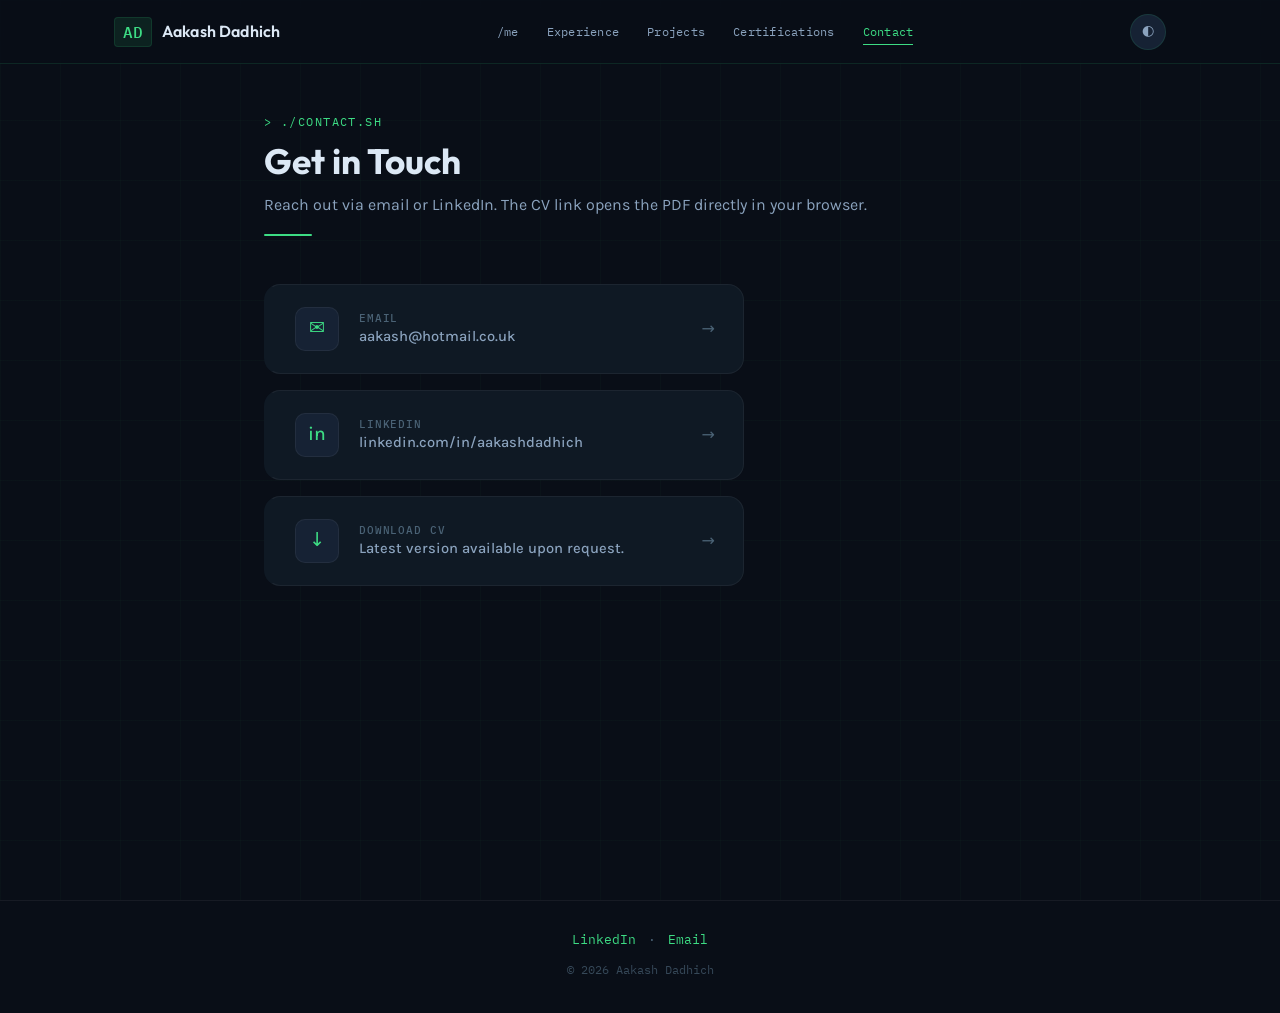
==== contact.html @ 1ebe4ee1 "Initial upload - test before changing placeholder contents" ====
<!DOCTYPE html>
<html lang="en" data-theme="dark">
<head>
  <meta charset="UTF-8" />
  <meta name="viewport" content="width=device-width, initial-scale=1.0" />
  <title>Contact | Aakash Dadhich</title>
  <meta name="description" content="Get in touch with Aakash Dadhich." />

  <script>
    try {
      var t = localStorage.getItem('portfolio-theme');
      if (t) document.documentElement.setAttribute('data-theme', t);
    } catch(e) {}
  </script>

  <link rel="stylesheet" href="./styles/global.css" />
  <link rel="stylesheet" href="./styles/animations.css" />
</head>

<body data-page="contact">

  <div id="site-nav"></div>

  <main id="main-content" class="page-content">
    <div class="container container--narrow">

      <header class="section-header">
        <span class="section-label">&gt; ./contact.sh</span>
        <h1>Get in Touch</h1>
        <p style="color:var(--text-sec); font-size:1rem; margin-top:8px;">
          Reach out via email or LinkedIn. The CV link opens the PDF directly in your browser.
        </p>
        <div class="page-divider"></div>
      </header>

      <!--
        Contact buttons are injected here by pages/contact.js.
        To update contact details, edit config/site.js only.
      -->
      <div id="contact-root">
        <!-- Populated by pages/contact.js -->
      </div>

    </div>
  </main>

  <div id="site-footer"></div>

  <script type="module" src="./js/init.js"></script>
  <script type="module" src="./pages/contact.js"></script>
</body>
</html>
---- styles/global.css ----
/* ==========================================================================
   GLOBAL STYLES - Design system for Aakash Dadhich's portfolio
   
   Architecture:
   - CSS custom properties drive the entire theme system
   - Toggle [data-theme="light"] on <html> to switch themes
   - Font stack: Outfit (headings) + Karla (body) + IBM Plex Mono (code/labels)
   
   Why Outfit for headings:
   Outfit is a geometric sans-serif that renders cleanly at all weights and
   sizes without the horizontal stretching or deep descenders that Syne
   exhibits at heavy weights. Weight 700 looks sharp and confident at
   display sizes without distorting.
   ========================================================================== */

/* ─── Google Fonts ─────────────────────────────────────────────────────── */
@import url('https://fonts.googleapis.com/css2?family=Outfit:wght@400;500;600;700&family=Karla:ital,wght@0,300;0,400;0,500;0,600;1,400&family=IBM+Plex+Mono:ital,wght@0,400;0,500;1,400&display=swap');

/* ─── Design Tokens (Dark Theme - default) ─────────────────────────────── */
:root {
  /* Backgrounds */
  --bg:          #090e17;
  --bg-surface:  #0f1924;
  --bg-elevated: #162234;
  --bg-hover:    #1e2e42;

  /* Accent - Matrix-adjacent green */
  --accent:      #3ddc84;
  --accent-dim:  rgba(61, 220, 132, 0.10);
  --accent-glow: rgba(61, 220, 132, 0.22);
  --accent-dark: #1a6b3c;

  /* Typography */
  --text:        #dce8f5;
  --text-sec:    #8ba3be;
  --text-muted:  #4a6275;

  /* Borders */
  --border:      rgba(61, 220, 132, 0.12);
  --border-sub:  rgba(255, 255, 255, 0.055);

  /* Effects */
  --shadow:      0 4px 32px rgba(0, 0, 0, 0.45);
  --shadow-card: 0 2px 16px rgba(0, 0, 0, 0.35);
  --radius:      10px;
  --radius-lg:   16px;

  /* Fonts */
  --font-head:  'Outfit', system-ui, sans-serif;
  --font-body:  'Karla', system-ui, sans-serif;
  --font-mono:  'IBM Plex Mono', 'Courier New', monospace;

  /* Transitions */
  --transition: 0.2s ease;
  --transition-slow: 0.4s ease;

  /* Nav height (for content offset) */
  --nav-h: 64px;
}

/* ─── Light Theme Overrides ─────────────────────────────────────────────── */
[data-theme="light"] {
  --bg:          #f0f4f8;
  --bg-surface:  #ffffff;
  --bg-elevated: #e2eaf3;
  --bg-hover:    #d4dfec;

  --accent:      #1a8f42;
  --accent-dim:  rgba(26, 143, 66, 0.10);
  --accent-glow: rgba(26, 143, 66, 0.20);
  --accent-dark: #0e5c2a;

  --text:        #0f1923;
  --text-sec:    #3a5570;
  --text-muted:  #8099b0;

  --border:      rgba(26, 143, 66, 0.14);
  --border-sub:  rgba(0, 0, 0, 0.07);

  --shadow:      0 4px 32px rgba(0, 0, 0, 0.10);
  --shadow-card: 0 2px 12px rgba(0, 0, 0, 0.08);
}

/* ─── Reset & Base ──────────────────────────────────────────────────────── */
*, *::before, *::after { box-sizing: border-box; margin: 0; padding: 0; }

html {
  scroll-behavior: smooth;
  font-size: 16px;
}

body {
  font-family: var(--font-body);
  font-size: 1rem;
  line-height: 1.7;
  color: var(--text);
  background-color: var(--bg);
  background-image:
    linear-gradient(rgba(61, 220, 132, 0.025) 1px, transparent 1px),
    linear-gradient(90deg, rgba(61, 220, 132, 0.025) 1px, transparent 1px);
  background-size: 60px 60px;
  background-attachment: fixed;
  min-height: 100vh;
  transition: background-color var(--transition-slow), color var(--transition-slow);
}

[data-theme="light"] body {
  background-image:
    linear-gradient(rgba(26, 143, 66, 0.03) 1px, transparent 1px),
    linear-gradient(90deg, rgba(26, 143, 66, 0.03) 1px, transparent 1px);
}

a { color: inherit; text-decoration: none; }
img { display: block; max-width: 100%; }
button { cursor: pointer; border: none; background: none; font: inherit; }
ul, ol { list-style: none; }

/* ─── Typography Scale ──────────────────────────────────────────────────── */
h1, h2, h3, h4, h5 {
  font-family: var(--font-head);
  font-weight: 700;
  line-height: 1.2;
  color: var(--text);
}

/*
  h1 is intentionally modest here - the large hero display size is
  applied specifically via .me-name on the /me page only.
  This prevents page titles (Professional Experience, Projects, etc.)
  from rendering at an enormous, stretched weight on wide displays.
*/
h1 { font-size: clamp(1.6rem, 2.8vw, 2.2rem); font-weight: 700; }
h2 { font-size: clamp(1.2rem, 2vw, 1.6rem); }
h3 { font-size: clamp(1rem, 1.5vw, 1.2rem); }
h4 { font-size: 1rem; font-weight: 600; }

.mono { font-family: var(--font-mono); }
.accent { color: var(--accent); }
.muted { color: var(--text-muted); font-size: 0.875rem; }

/* ─── Layout Utilities ──────────────────────────────────────────────────── */
.container {
  width: 100%;
  max-width: 1100px;
  margin: 0 auto;
  padding: 0 24px;
}

.container--narrow { max-width: 800px; }

.page-content {
  padding-top: calc(var(--nav-h) + 48px);
  padding-bottom: 80px;
  min-height: 100vh;
}

.section-header {
  margin-bottom: 48px;
}

.section-header h1 {
  margin-bottom: 8px;
}

.section-label {
  font-family: var(--font-mono);
  font-size: 0.75rem;
  color: var(--accent);
  text-transform: uppercase;
  letter-spacing: 0.12em;
  margin-bottom: 8px;
  display: block;
}

.page-divider {
  width: 48px;
  height: 2px;
  background: var(--accent);
  margin-top: 16px;
  border-radius: 2px;
}

/* ─── Navigation ────────────────────────────────────────────────────────── */
.site-nav {
  position: fixed;
  top: 0;
  left: 0;
  right: 0;
  height: var(--nav-h);
  z-index: 100;
  background: rgba(9, 14, 23, 0.88);
  backdrop-filter: blur(16px);
  -webkit-backdrop-filter: blur(16px);
  border-bottom: 1px solid var(--border);
  transition: background var(--transition-slow);
}

[data-theme="light"] .site-nav {
  background: rgba(240, 244, 248, 0.88);
}

.nav-inner {
  max-width: 1100px;
  margin: 0 auto;
  padding: 0 24px;
  height: 100%;
  display: flex;
  align-items: center;
  justify-content: space-between;
  gap: 32px;
}

.nav-brand {
  display: flex;
  align-items: center;
  gap: 10px;
  flex-shrink: 0;
}

.nav-brand-mono {
  font-family: var(--font-mono);
  font-size: 1rem;
  font-weight: 500;
  color: var(--accent);
  background: var(--accent-dim);
  border: 1px solid var(--border);
  padding: 2px 8px;
  border-radius: 4px;
  line-height: 1.5;
}

.nav-brand-name {
  font-family: var(--font-head);
  font-weight: 600;
  font-size: 1rem;
  color: var(--text);
  display: none;
  letter-spacing: 0.01em;
}

@media (min-width: 480px) {
  .nav-brand-name { display: block; }
}

.nav-links {
  display: flex;
  align-items: center;
  gap: 28px;
  flex: 1;
  justify-content: center;
}

.nav-link {
  font-family: var(--font-mono);
  font-size: 0.78rem;
  font-weight: 400;
  color: var(--text-sec);
  /* strip every box property explicitly */
  background: transparent !important;
  border: none !important;
  border-radius: 0 !important;
  box-shadow: none !important;
  padding: 0;
  margin: 0;
  outline: none;
  cursor: pointer;
  white-space: nowrap;
  letter-spacing: 0.02em;
  position: relative;
  transition: color var(--transition);
}

/* Underline via pseudo-element - completely decoupled from border */
.nav-link::after {
  content: '';
  position: absolute;
  left: 0;
  bottom: -3px;
  width: 100%;
  height: 1px;
  background: var(--accent);
  transform: scaleX(0);
  transform-origin: left center;
  transition: transform 0.2s ease;
}

.nav-link:hover {
  color: var(--accent);
}

.nav-link:hover::after {
  transform: scaleX(1);
}

.nav-link--active {
  color: var(--accent);
}

.nav-link--active::after {
  transform: scaleX(1);
}

.nav-actions {
  display: flex;
  align-items: center;
  gap: 8px;
  flex-shrink: 0;
}

/* Theme toggle button */
.theme-toggle {
  width: 36px;
  height: 36px;
  border-radius: 50%;
  border: 1px solid var(--border);
  background: var(--bg-elevated);
  color: var(--text-sec);
  display: flex;
  align-items: center;
  justify-content: center;
  transition: all var(--transition);
  font-size: 0.9rem;
}

.theme-toggle:hover {
  border-color: var(--accent);
  color: var(--accent);
  background: var(--accent-dim);
}

.theme-icon-sun, .theme-icon-moon {
  display: none;
  line-height: 1;
}

[data-theme="dark"] .theme-icon-moon { display: block; }
[data-theme="light"] .theme-icon-sun { display: block; }

/* Hamburger */
.nav-hamburger {
  display: none;
  flex-direction: column;
  justify-content: space-between;
  width: 24px;
  height: 18px;
  padding: 0;
}

.nav-hamburger span {
  display: block;
  width: 100%;
  height: 2px;
  background: var(--text-sec);
  border-radius: 2px;
  transition: all var(--transition);
}

.nav-hamburger:hover span { background: var(--accent); }

@media (max-width: 768px) {
  .nav-links { display: none; }
  .nav-hamburger { display: flex; }
}

/* ─── Mobile Drawer ─────────────────────────────────────────────────────── */
.nav-drawer {
  position: fixed;
  top: 0;
  right: -320px;
  width: 280px;
  height: 100vh;
  z-index: 200;
  background: var(--bg-surface);
  border-left: 1px solid var(--border);
  transition: right 0.3s cubic-bezier(0.4, 0, 0.2, 1);
  display: flex;
  flex-direction: column;
  padding: 24px 20px;
  /* gap between items handled per-element below */
}

.nav-drawer.is-open { right: 0; }

.nav-drawer-close {
  align-self: flex-end;
  width: 36px;
  height: 36px;
  display: flex;
  align-items: center;
  justify-content: center;
  font-size: 1.2rem;
  color: var(--text-sec);
  border-radius: var(--radius);
  transition: all var(--transition);
  margin-bottom: 24px;
  flex-shrink: 0;
}

.nav-drawer-close:hover { color: var(--accent); background: var(--accent-dim); }

.nav-drawer-link {
  display: block;                   /* full-width row, never inline */
  font-family: var(--font-mono);
  font-size: 0.875rem;
  color: var(--text-sec);
  padding: 13px 16px;
  border-radius: var(--radius);
  border: 1px solid transparent;
  transition: all var(--transition);
  margin-bottom: 6px;               /* gap between rows - not gap: on parent */
  line-height: 1;
}

.nav-drawer-link:last-child { margin-bottom: 0; }

.nav-drawer-link:hover,
.nav-drawer-link--active {
  color: var(--accent);
  background: var(--accent-dim);
  border-color: var(--border);
}

.nav-overlay {
  display: none;
  position: fixed;
  inset: 0;
  z-index: 150;
  background: rgba(0, 0, 0, 0.5);
  backdrop-filter: blur(2px);
}

.nav-overlay.is-visible { display: block; }

/* ─── Footer ────────────────────────────────────────────────────────────── */
.site-footer {
  border-top: 1px solid var(--border-sub);
  padding: 28px 24px 32px;
  text-align: center;
  color: var(--text-muted);
  font-size: 0.82rem;
  font-family: var(--font-mono);
  display: flex;
  flex-direction: column;
  gap: 8px;
  align-items: center;
}

.footer-links {
  display: flex;
  align-items: center;
  gap: 4px;
}

.footer-copy {
  font-size: 0.78rem;
  color: var(--text-muted);
  opacity: 0.7;
}

.site-footer a {
  color: var(--accent);
  transition: opacity var(--transition);
}

.site-footer a:hover { opacity: 0.7; }

/* ─── /me Page ──────────────────────────────────────────────────────────── */
.me-hero {
  display: flex;
  flex-direction: column;
  align-items: center;
  text-align: center;
  gap: 32px;
  padding-top: 24px;
}

@media (min-width: 768px) {
  .me-hero {
    flex-direction: row;
    text-align: left;
    align-items: flex-start;
    gap: 56px;
  }
}

.me-headshot-wrap {
  flex-shrink: 0;
  position: relative;
}

.me-headshot {
  width: 160px;
  height: 160px;
  border-radius: 50%;
  border: 3px solid var(--accent);
  object-fit: cover;
  box-shadow: 0 0 0 6px var(--accent-dim), 0 0 40px var(--accent-glow);
  display: block;
}

.me-headshot-placeholder {
  width: 160px;
  height: 160px;
  border-radius: 50%;
  border: 3px solid var(--accent);
  box-shadow: 0 0 0 6px var(--accent-dim), 0 0 40px var(--accent-glow);
  background: var(--bg-elevated);
  display: flex;
  align-items: center;
  justify-content: center;
  font-family: var(--font-mono);
  font-size: 2.2rem;
  font-weight: 500;
  color: var(--accent);
  flex-shrink: 0;
}

.me-content { flex: 1; }

.me-title {
  font-family: var(--font-mono);
  font-size: 0.8rem;
  color: var(--accent);
  letter-spacing: 0.1em;
  text-transform: uppercase;
  margin-bottom: 12px;
}

.me-name {
  font-size: clamp(2rem, 4.5vw, 3rem);
  font-weight: 700;
  margin-bottom: 8px;
  letter-spacing: -0.01em;
}

.me-subtitle {
  font-size: 1.1rem;
  color: var(--text-sec);
  margin-bottom: 24px;
  font-weight: 300;
  font-family: var(--font-mono);
  min-height: 1.7em;
  display: flex;
  align-items: center;
  justify-content: center; /* centred on mobile to match the rest of the stacked layout */
  gap: 2px;
}

@media (min-width: 768px) {
  .me-subtitle { justify-content: flex-start; }
}

/* The typed text span */
.typewriter-text {
  color: var(--accent);
}

/* Blinking block cursor */
.typewriter-cursor {
  display: inline-block;
  width: 2px;
  height: 1.1em;
  background: var(--accent);
  vertical-align: middle;
  margin-left: 1px;
  animation: cursorBlink 0.9s step-end infinite;
}

@keyframes cursorBlink {
  0%, 100% { opacity: 1; }
  50%       { opacity: 0; }
}

.me-bio {
  color: var(--text-sec);
  font-size: 1rem;
  line-height: 1.8;
  max-width: 600px;
}

.me-bio p + p { margin-top: 16px; }

/* Stats - one stat per line on mobile, single row on desktop */
.me-stats {
  display: flex;
  flex-direction: column;   /* stack vertically on mobile */
  gap: 16px;
  margin-top: 32px;
  align-items: center;
}

.me-stat {
  display: flex;
  flex-direction: column;
  align-items: center;
  gap: 4px;
}

/* 768px+ - same breakpoint as me-hero row layout, so stats go horizontal when photo moves to the side */
@media (min-width: 768px) {
  .me-stats {
    flex-direction: row;
    flex-wrap: nowrap;
    gap: 32px;
    justify-content: flex-start;
    align-items: flex-start;
  }

  .me-stat {
    align-items: flex-start;
    flex-shrink: 0;
  }
}

.me-stat-value {
  font-family: var(--font-mono);
  font-size: 1.5rem;
  font-weight: 500;
  color: var(--accent);
}

.me-stat-label {
  font-size: 0.78rem;
  color: var(--text-muted);
  text-transform: uppercase;
  letter-spacing: 0.08em;
}

/* ─── Professional Experience ───────────────────────────────────────────── */
.experience-list {
  display: flex;
  flex-direction: column;
  gap: 32px;
}

.experience-company {
  background: var(--bg-surface);
  border: 1px solid var(--border-sub);
  border-radius: var(--radius-lg);
  overflow: hidden;
  transition: border-color var(--transition);
}

.experience-company:hover {
  border-color: var(--border);
}

.company-header {
  padding: 24px 28px 26px;
  border-bottom: 1px solid var(--border-sub);
  display: flex;
  justify-content: space-between;
  align-items: flex-start;
  gap: 16px;
  flex-wrap: wrap;
}

.company-name {
  font-size: 1.25rem;
  font-weight: 700;
  font-family: var(--font-head);
  color: var(--text);
}

.company-location {
  font-family: var(--font-mono);
  font-size: 0.78rem;
  color: var(--text-muted);
  margin-top: 4px;
}

.company-total-tenure {
  font-family: var(--font-mono);
  font-size: 0.75rem;
  color: var(--accent);
  background: var(--accent-dim);
  border: 1px solid var(--border);
  padding: 4px 10px;
  border-radius: 20px;
  white-space: nowrap;
  flex-shrink: 0;
  align-self: center;
}

.role-list {
  display: flex;
  flex-direction: column;
}

.role-item {
  padding: 20px 28px;
  border-bottom: 1px solid var(--border-sub);
  border-left: 3px solid transparent;
  transition: all var(--transition);
  cursor: default;
}

.role-item:last-child { border-bottom: none; }

.role-item:hover {
  background: var(--bg-elevated);
  border-left-color: var(--accent);
}

.role-header {
  display: flex;
  justify-content: space-between;
  align-items: flex-start;
  gap: 16px;
  flex-wrap: wrap;
  margin-bottom: 12px;
}

.role-title {
  font-family: var(--font-head);
  font-weight: 600;
  font-size: 1rem;
  color: var(--text);
}

.role-dates {
  font-family: var(--font-mono);
  font-size: 0.75rem;
  color: var(--text-muted);
  background: var(--bg-elevated);
  border: 1px solid var(--border-sub);
  padding: 3px 10px;
  border-radius: 20px;
  white-space: nowrap;
  flex-shrink: 0;
}

.role-bullets {
  display: flex;
  flex-direction: column;
  gap: 6px;
  padding-left: 4px;
}

.role-bullet {
  font-size: 0.92rem;
  color: var(--text-sec);
  line-height: 1.65;
  display: flex;
  gap: 10px;
  align-items: flex-start;
}

.role-bullet::before {
  content: '▹';
  color: var(--accent);
  font-size: 0.8rem;
  flex-shrink: 0;
  margin-top: 3px;
}

/* ─── Personal Projects ─────────────────────────────────────────────────── */
.projects-grid {
  display: grid;
  grid-template-columns: repeat(3, 1fr);
  gap: 24px;
}

@media (max-width: 900px) {
  .projects-grid { grid-template-columns: repeat(2, 1fr); }
}

@media (max-width: 580px) {
  .projects-grid { grid-template-columns: 1fr; }
}

.project-card {
  background: var(--bg-surface);
  border: 1px solid var(--border-sub);
  border-radius: var(--radius-lg);
  padding: 28px 24px;
  cursor: pointer;
  transition: all 0.25s cubic-bezier(0.4, 0, 0.2, 1);
  display: flex;
  flex-direction: column;
  gap: 12px;
  position: relative;
  overflow: hidden;
}

.project-card::before {
  content: '';
  position: absolute;
  top: 0;
  left: 0;
  right: 0;
  height: 2px;
  background: linear-gradient(90deg, var(--accent), transparent);
  opacity: 0;
  transition: opacity var(--transition);
}

.project-card:hover {
  transform: translateY(-4px);
  border-color: var(--border);
  box-shadow: var(--shadow-card), 0 0 24px var(--accent-glow);
}

.project-card:hover::before { opacity: 1; }

.project-card-number {
  font-family: var(--font-mono);
  font-size: 0.7rem;
  color: var(--text-muted);
  letter-spacing: 0.08em;
}

.project-card-title {
  font-family: var(--font-head);
  font-weight: 700;
  font-size: 1.1rem;
  color: var(--text);
  line-height: 1.3;
}

.project-card-desc {
  font-size: 0.9rem;
  color: var(--text-sec);
  line-height: 1.6;
  flex: 1;
}

.project-card-tags {
  display: flex;
  flex-wrap: wrap;
  gap: 6px;
  margin-top: 4px;
}

.project-tag {
  font-family: var(--font-mono);
  font-size: 0.7rem;
  color: var(--accent);
  background: var(--accent-dim);
  border: 1px solid var(--border);
  padding: 2px 8px;
  border-radius: 4px;
}

.project-card-cta {
  font-family: var(--font-mono);
  font-size: 0.75rem;
  color: var(--text-muted);
  display: flex;
  align-items: center;
  gap: 6px;
  margin-top: 4px;
  transition: color var(--transition);
}

.project-card:hover .project-card-cta { color: var(--accent); }

/* ─── Project Modal ─────────────────────────────────────────────────────── */
.project-modal-backdrop {
  position: fixed;
  inset: 0;
  z-index: 300;
  background: rgba(5, 9, 16, 0.85);
  backdrop-filter: blur(8px);
  display: flex;
  align-items: center;
  justify-content: center;
  padding: 24px;
  animation: fadeIn 0.2s ease forwards;
}

.project-modal {
  background: var(--bg-surface);
  border: 1px solid var(--border);
  border-radius: var(--radius-lg);
  width: 100%;
  max-width: 720px;
  max-height: 85vh;
  overflow-y: auto;
  position: relative;
  animation: modalIn 0.3s cubic-bezier(0.34, 1.56, 0.64, 1) forwards;
  box-shadow: 0 24px 64px rgba(0, 0, 0, 0.6), 0 0 48px var(--accent-glow);
}

.modal-close {
  position: sticky;
  top: 16px;
  float: right;
  margin: 16px 16px 0 0;
  width: 36px;
  height: 36px;
  border-radius: 50%;
  background: var(--bg-elevated);
  border: 1px solid var(--border-sub);
  color: var(--text-sec);
  display: flex;
  align-items: center;
  justify-content: center;
  font-size: 1rem;
  z-index: 10;
  transition: all var(--transition);
}

.modal-close:hover {
  background: var(--accent-dim);
  border-color: var(--accent);
  color: var(--accent);
}

.modal-body {
  padding: 28px 32px 36px;
  clear: both;
}

.modal-label {
  font-family: var(--font-mono);
  font-size: 0.72rem;
  color: var(--accent);
  text-transform: uppercase;
  letter-spacing: 0.12em;
  margin-bottom: 12px;
}

.modal-title {
  font-size: 1.6rem;
  font-weight: 800;
  margin-bottom: 16px;
  line-height: 1.2;
}

.modal-tags {
  display: flex;
  flex-wrap: wrap;
  gap: 6px;
  margin-bottom: 24px;
}

.modal-divider {
  height: 1px;
  background: var(--border-sub);
  margin: 20px 0;
}

.modal-desc {
  color: var(--text-sec);
  font-size: 0.95rem;
  line-height: 1.8;
}

.modal-desc p + p { margin-top: 14px; }

/* ─── Certifications ────────────────────────────────────────────────────── */
.certs-grid {
  display: grid;
  grid-template-columns: repeat(auto-fill, minmax(300px, 1fr));
  gap: 20px;
}

.cert-card {
  background: var(--bg-surface);
  border: 1px solid var(--border-sub);
  border-radius: var(--radius-lg);
  padding: 22px 24px;
  transition: border-color var(--transition), transform var(--transition);
  border-left: 3px solid var(--accent);
  /* flex column so cert-footer is always pushed to the bottom */
  display: flex;
  flex-direction: column;
}

.cert-card:hover {
  border-top-color: var(--border);
  border-right-color: var(--border);
  border-bottom-color: var(--border);
  transform: translateY(-2px);
}

.cert-card--expired {
  border-left-color: var(--text-muted);
  opacity: 0.65;
}

.cert-provider {
  font-family: var(--font-mono);
  font-size: 0.72rem;
  color: var(--accent);
  text-transform: uppercase;
  letter-spacing: 0.1em;
  margin-bottom: 6px;
}

.cert-card--expired .cert-provider { color: var(--text-muted); }

.cert-name {
  font-family: var(--font-head);
  font-weight: 700;
  font-size: 1rem;
  color: var(--text);
  margin-bottom: 10px;
  line-height: 1.3;
}

.cert-footer {
  display: flex;
  flex-direction: column;
  gap: 6px;
  margin-top: auto; /* pushes footer to the bottom regardless of title height */
  padding-top: 12px;
}

.cert-dates {
  display: flex;
  flex-direction: column;
  gap: 3px;
}

.cert-date {
  font-family: var(--font-mono);
  font-size: 0.75rem;
  color: var(--text-muted);
  line-height: 1.4;
}

.cert-footer-bottom {
  display: flex;
  align-items: center;
  justify-content: flex-start;
}

.cert-status {
  font-family: var(--font-mono);
  font-size: 0.68rem;
  text-transform: uppercase;
  letter-spacing: 0.08em;
  padding: 2px 8px;
  border-radius: 4px;
}

.cert-status--active {
  color: var(--accent);
  background: var(--accent-dim);
  border: 1px solid var(--border);
}

.cert-status--expired {
  color: var(--text-muted);
  background: var(--bg-elevated);
  border: 1px solid var(--border-sub);
}

.certs-empty {
  text-align: center;
  padding: 64px 24px;
  color: var(--text-muted);
  font-family: var(--font-mono);
  font-size: 0.875rem;
}

/* ─── Contact ───────────────────────────────────────────────────────────── */
.contact-grid {
  display: flex;
  flex-direction: column;
  gap: 16px;
  max-width: 480px;
}

.contact-btn {
  display: flex;
  align-items: center;
  gap: 20px;
  padding: 22px 28px;
  background: var(--bg-surface);
  border: 1px solid var(--border-sub);
  border-radius: var(--radius-lg);
  color: var(--text-sec);
  font-size: 1rem;
  font-weight: 500;
  font-family: var(--font-body);
  transition: all 0.25s cubic-bezier(0.4, 0, 0.2, 1);
  cursor: pointer;
  text-align: left;
  width: 100%;
  text-decoration: none;
  border-left: 3px solid transparent;
}

.contact-btn:hover {
  background: var(--bg-elevated);
  border-color: var(--border);
  border-left-color: var(--accent);
  color: var(--text);
  transform: translateX(4px);
  box-shadow: var(--shadow-card);
}

.contact-btn-icon {
  width: 44px;
  height: 44px;
  border-radius: var(--radius);
  background: var(--bg-elevated);
  border: 1px solid var(--border-sub);
  display: flex;
  align-items: center;
  justify-content: center;
  flex-shrink: 0;
  transition: all var(--transition);
  color: var(--accent);
  font-size: 1.2rem;
}

.contact-btn:hover .contact-btn-icon {
  background: var(--accent-dim);
  border-color: var(--accent);
}

.contact-btn-content { flex: 1; display: flex; flex-direction: column; gap: 6px; }
.contact-btn-label { font-size: 0.68rem; color: var(--text-muted); font-family: var(--font-mono); letter-spacing: 0.08em; text-transform: uppercase; line-height: 1; }
.contact-btn-value { font-size: 0.92rem; color: var(--text-sec); line-height: 1; }
.contact-btn:hover .contact-btn-value { color: var(--text); }

.contact-btn-arrow {
  color: var(--text-muted);
  font-size: 1rem;
  transition: all var(--transition);
  flex-shrink: 0;
}

.contact-btn:hover .contact-btn-arrow {
  color: var(--accent);
  transform: translateX(4px);
}

/* ─── Loading skeleton ──────────────────────────────────────────────────── */
.skeleton {
  background: linear-gradient(90deg, var(--bg-elevated) 25%, var(--bg-hover) 50%, var(--bg-elevated) 75%);
  background-size: 200% 100%;
  animation: shimmer 1.5s infinite;
  border-radius: var(--radius);
}

/* ─── Scrollbar ─────────────────────────────────────────────────────────── */
::-webkit-scrollbar { width: 6px; }
::-webkit-scrollbar-track { background: var(--bg); }
::-webkit-scrollbar-thumb { background: var(--bg-elevated); border-radius: 3px; }
::-webkit-scrollbar-thumb:hover { background: var(--accent-dark); }
---- styles/animations.css ----
/* ==========================================================================
   ANIMATIONS - Keyframes and animation utilities
   
   Animation classes are applied by /js/animations.js via IntersectionObserver.
   Elements start invisible, gain .is-visible when entering the viewport.
   Once triggered, animations do NOT repeat (observer disconnects from element).
   ========================================================================== */

/* ─── Page Enter Transition ─────────────────────────────────────────────── */
/* Runs on every page load for a smooth cross-page feel */
.page-content {
  animation: pageEnter 0.35s ease forwards;
}

@keyframes pageEnter {
  from { opacity: 0; transform: translateY(12px); }
  to   { opacity: 1; transform: translateY(0); }
}

/* Page-leave class added by JS before navigating away */
.page-leaving {
  animation: pageLeave 0.2s ease forwards;
}

@keyframes pageLeave {
  from { opacity: 1; transform: translateY(0); }
  to   { opacity: 0; transform: translateY(-8px); }
}

/* ─── Scroll-triggered Animations ──────────────────────────────────────── */
/* 
  Usage: Add data-animate="fade-up" (or fade-in / fade-left) to any element.
  The IntersectionObserver in js/animations.js will add .is-visible when 
  the element enters the viewport, triggering the transition below.
  
  For sequential animations, add data-animate-delay="100" (ms).
*/

[data-animate] {
  opacity: 0;
  transition: opacity 0.5s ease, transform 0.5s ease;
}

[data-animate="fade-up"]   { transform: translateY(24px); }
[data-animate="fade-in"]   { transform: translateY(0); }
[data-animate="fade-left"] { transform: translateX(24px); }

[data-animate].is-visible {
  opacity: 1;
  transform: translate(0, 0) !important;
}

/* ─── Experience Sequence Animations ───────────────────────────────────── */
/*
  Experience items use a finer-grained system:
  Each [data-seq] element within a company card fades in sequentially.
  The JS in pages/experience.js drives the timing.
*/

[data-seq] {
  opacity: 0;
  transform: translateY(10px);
  transition: opacity 0.4s ease, transform 0.4s ease;
}

[data-seq].is-visible {
  opacity: 1;
  transform: translateY(0);
}

/* ─── Modal Animations ──────────────────────────────────────────────────── */
@keyframes fadeIn {
  from { opacity: 0; }
  to   { opacity: 1; }
}

@keyframes fadeOut {
  from { opacity: 1; }
  to   { opacity: 0; }
}

@keyframes modalIn {
  from { opacity: 0; transform: scale(0.92) translateY(16px); }
  to   { opacity: 1; transform: scale(1) translateY(0); }
}

@keyframes modalOut {
  from { opacity: 1; transform: scale(1) translateY(0); }
  to   { opacity: 0; transform: scale(0.94) translateY(8px); }
}

.modal-closing .project-modal-backdrop { animation: fadeOut 0.2s ease forwards; }
.modal-closing .project-modal          { animation: modalOut 0.2s ease forwards; }

/* ─── Skeleton Shimmer ──────────────────────────────────────────────────── */
@keyframes shimmer {
  0%   { background-position: 200% 0; }
  100% { background-position: -200% 0; }
}

/* ─── Hover Micro-interactions ──────────────────────────────────────────── */
.lift {
  transition: transform var(--transition), box-shadow var(--transition);
}

.lift:hover {
  transform: translateY(-3px);
  box-shadow: var(--shadow-card);
}

/* ─── Pulse Glow (accent elements) ─────────────────────────────────────── */
@keyframes pulseGlow {
  0%, 100% { box-shadow: 0 0 0 0 var(--accent-glow); }
  50%       { box-shadow: 0 0 20px 4px var(--accent-glow); }
}

.pulse-glow { animation: pulseGlow 3s ease-in-out infinite; }
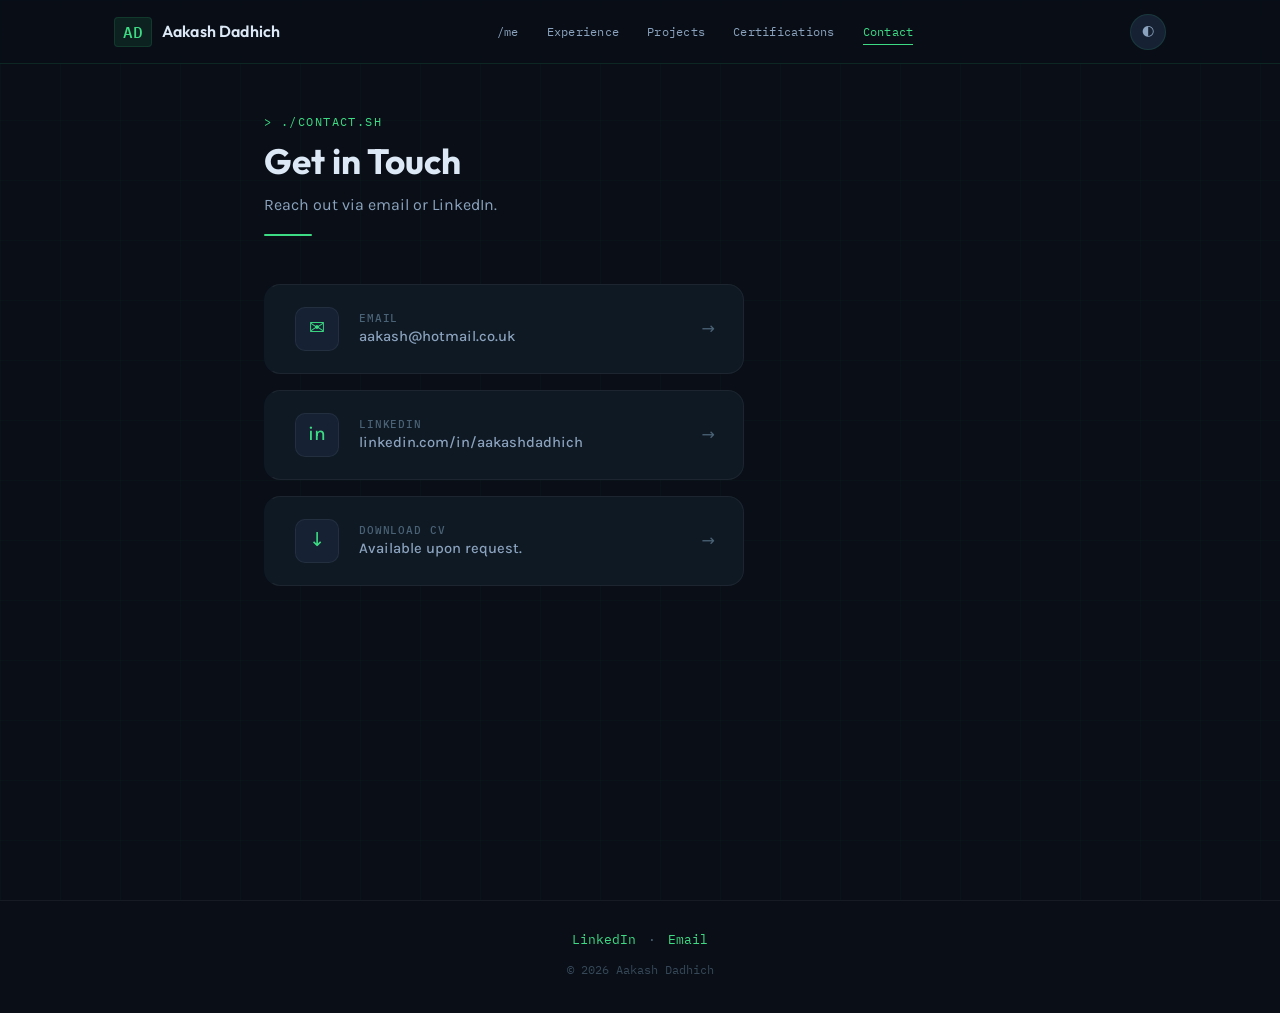
==== commit 91244d0a: "Update headshot, fix animation race condition, remove CV placeholder" ====
--- a/contact.html
+++ b/contact.html
@@ -28,7 +28,7 @@
         <span class="section-label">&gt; ./contact.sh</span>
         <h1>Get in Touch</h1>
         <p style="color:var(--text-sec); font-size:1rem; margin-top:8px;">
-          Reach out via email or LinkedIn. The CV link opens the PDF directly in your browser.
+          Reach out via email or LinkedIn.
         </p>
         <div class="page-divider"></div>
       </header>
--- a/styles/global.css
+++ b/styles/global.css
@@ -1,5 +1,5 @@
 /* ==========================================================================
-   GLOBAL STYLES - Design system for Aakash Dadhich's portfolio
+   GLOBAL STYLES — Design system for Aakash Dadhich's portfolio
    
    Architecture:
    - CSS custom properties drive the entire theme system
@@ -16,7 +16,7 @@
 /* ─── Google Fonts ─────────────────────────────────────────────────────── */
 @import url('https://fonts.googleapis.com/css2?family=Outfit:wght@400;500;600;700&family=Karla:ital,wght@0,300;0,400;0,500;0,600;1,400&family=IBM+Plex+Mono:ital,wght@0,400;0,500;1,400&display=swap');
 
-/* ─── Design Tokens (Dark Theme - default) ─────────────────────────────── */
+/* ─── Design Tokens (Dark Theme — default) ─────────────────────────────── */
 :root {
   /* Backgrounds */
   --bg:          #090e17;
@@ -24,7 +24,7 @@
   --bg-elevated: #162234;
   --bg-hover:    #1e2e42;
 
-  /* Accent - Matrix-adjacent green */
+  /* Accent — Matrix-adjacent green */
   --accent:      #3ddc84;
   --accent-dim:  rgba(61, 220, 132, 0.10);
   --accent-glow: rgba(61, 220, 132, 0.22);
@@ -124,7 +124,7 @@
 }
 
 /*
-  h1 is intentionally modest here - the large hero display size is
+  h1 is intentionally modest here — the large hero display size is
   applied specifically via .me-name on the /me page only.
   This prevents page titles (Professional Experience, Projects, etc.)
   from rendering at an enormous, stretched weight on wide displays.
@@ -270,7 +270,7 @@
   transition: color var(--transition);
 }
 
-/* Underline via pseudo-element - completely decoupled from border */
+/* Underline via pseudo-element — completely decoupled from border */
 .nav-link::after {
   content: '';
   position: absolute;
@@ -407,7 +407,7 @@
   border-radius: var(--radius);
   border: 1px solid transparent;
   transition: all var(--transition);
-  margin-bottom: 6px;               /* gap between rows - not gap: on parent */
+  margin-bottom: 6px;               /* gap between rows — not gap: on parent */
   line-height: 1;
 }
 
@@ -580,7 +580,7 @@
 
 .me-bio p + p { margin-top: 16px; }
 
-/* Stats - one stat per line on mobile, single row on desktop */
+/* Stats — one stat per line on mobile, single row on desktop */
 .me-stats {
   display: flex;
   flex-direction: column;   /* stack vertically on mobile */
@@ -596,7 +596,7 @@
   gap: 4px;
 }
 
-/* 768px+ - same breakpoint as me-hero row layout, so stats go horizontal when photo moves to the side */
+/* 768px+ — same breakpoint as me-hero row layout, so stats go horizontal when photo moves to the side */
 @media (min-width: 768px) {
   .me-stats {
     flex-direction: row;
--- a/styles/animations.css
+++ b/styles/animations.css
@@ -1,5 +1,5 @@
 /* ==========================================================================
-   ANIMATIONS - Keyframes and animation utilities
+   ANIMATIONS — Keyframes and animation utilities
    
    Animation classes are applied by /js/animations.js via IntersectionObserver.
    Elements start invisible, gain .is-visible when entering the viewport.
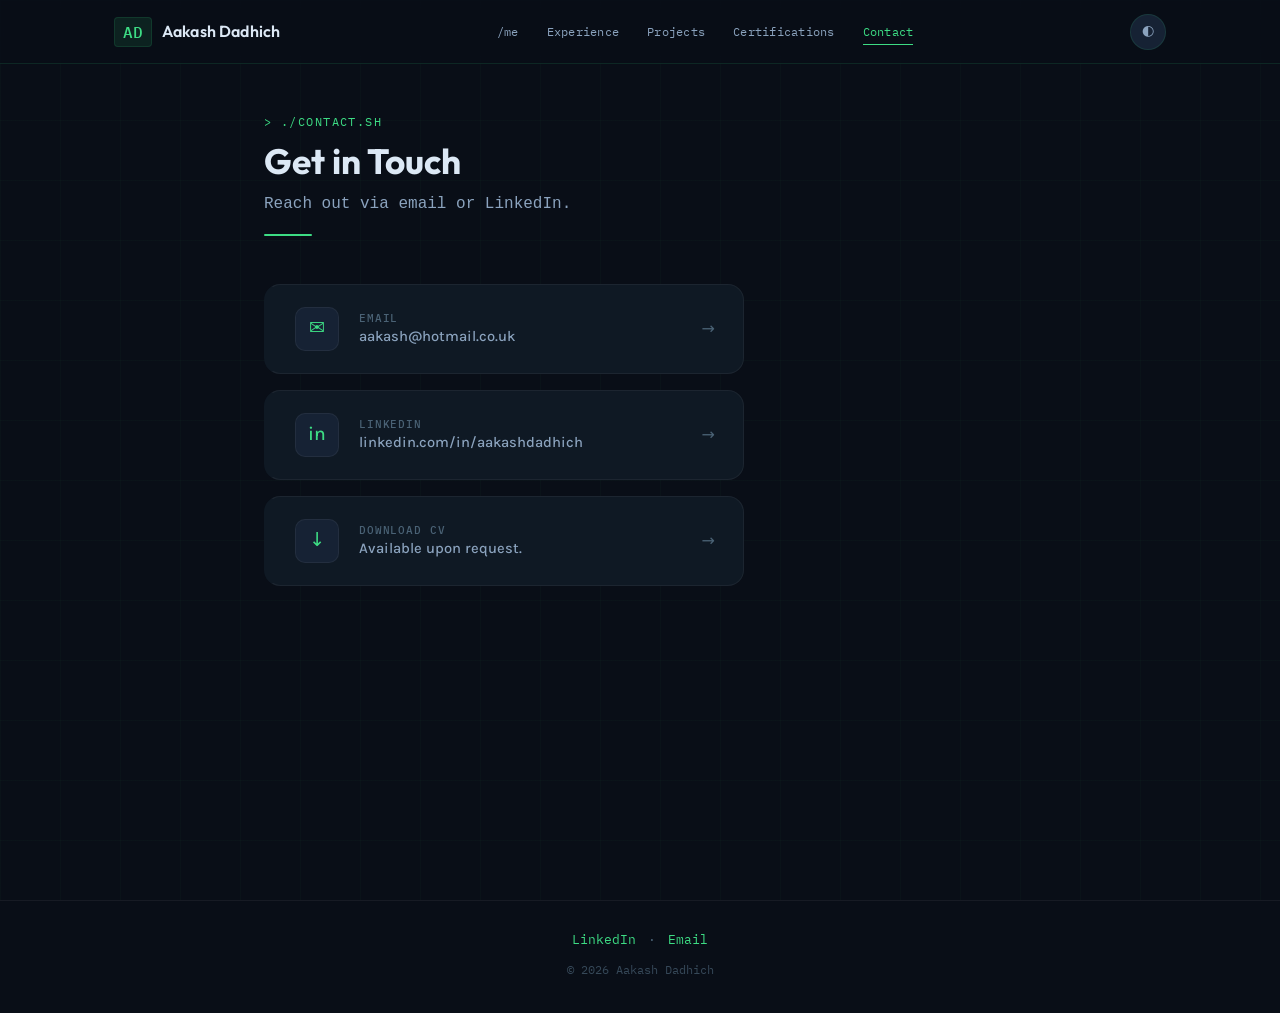
==== commit 606929ce: "Add page-subtitle class and apply mono font to all page subtitles Fixes flex/spacing bug on experien" ====
--- a/contact.html
+++ b/contact.html
@@ -27,7 +27,7 @@
       <header class="section-header">
         <span class="section-label">&gt; ./contact.sh</span>
         <h1>Get in Touch</h1>
-        <p style="color:var(--text-sec); font-size:1rem; margin-top:8px;">
+        <p class="page-subtitle">
           Reach out via email or LinkedIn.
         </p>
         <div class="page-divider"></div>
--- a/styles/global.css
+++ b/styles/global.css
@@ -1,5 +1,5 @@
 /* ==========================================================================
-   GLOBAL STYLES — Design system for Aakash Dadhich's portfolio
+   GLOBAL STYLES - Design system for Aakash Dadhich's portfolio
    
    Architecture:
    - CSS custom properties drive the entire theme system
@@ -16,7 +16,7 @@
 /* ─── Google Fonts ─────────────────────────────────────────────────────── */
 @import url('https://fonts.googleapis.com/css2?family=Outfit:wght@400;500;600;700&family=Karla:ital,wght@0,300;0,400;0,500;0,600;1,400&family=IBM+Plex+Mono:ital,wght@0,400;0,500;1,400&display=swap');
 
-/* ─── Design Tokens (Dark Theme — default) ─────────────────────────────── */
+/* ─── Design Tokens (Dark Theme - default) ─────────────────────────────── */
 :root {
   /* Backgrounds */
   --bg:          #090e17;
@@ -24,7 +24,7 @@
   --bg-elevated: #162234;
   --bg-hover:    #1e2e42;
 
-  /* Accent — Matrix-adjacent green */
+  /* Accent - Matrix-adjacent green */
   --accent:      #3ddc84;
   --accent-dim:  rgba(61, 220, 132, 0.10);
   --accent-glow: rgba(61, 220, 132, 0.22);
@@ -124,7 +124,7 @@
 }
 
 /*
-  h1 is intentionally modest here — the large hero display size is
+  h1 is intentionally modest here - the large hero display size is
   applied specifically via .me-name on the /me page only.
   This prevents page titles (Professional Experience, Projects, etc.)
   from rendering at an enormous, stretched weight on wide displays.
@@ -270,7 +270,7 @@
   transition: color var(--transition);
 }
 
-/* Underline via pseudo-element — completely decoupled from border */
+/* Underline via pseudo-element - completely decoupled from border */
 .nav-link::after {
   content: '';
   position: absolute;
@@ -407,7 +407,7 @@
   border-radius: var(--radius);
   border: 1px solid transparent;
   transition: all var(--transition);
-  margin-bottom: 6px;               /* gap between rows — not gap: on parent */
+  margin-bottom: 6px;               /* gap between rows - not gap: on parent */
   line-height: 1;
 }
 
@@ -548,6 +548,15 @@
 
 @media (min-width: 768px) {
   .me-subtitle { justify-content: flex-start; }
+}
+
+.page-subtitle {
+  font-size: 1rem;
+  color: var(--text-sec);
+  font-weight: 300;
+  font-family: var(--font-mono);
+  margin-top: 8px;
+  margin-bottom: 0;
 }
 
 /* The typed text span */
@@ -580,7 +589,7 @@
 
 .me-bio p + p { margin-top: 16px; }
 
-/* Stats — one stat per line on mobile, single row on desktop */
+/* Stats - one stat per line on mobile, single row on desktop */
 .me-stats {
   display: flex;
   flex-direction: column;   /* stack vertically on mobile */
@@ -596,7 +605,7 @@
   gap: 4px;
 }
 
-/* 768px+ — same breakpoint as me-hero row layout, so stats go horizontal when photo moves to the side */
+/* 768px+ - same breakpoint as me-hero row layout, so stats go horizontal when photo moves to the side */
 @media (min-width: 768px) {
   .me-stats {
     flex-direction: row;
@@ -672,14 +681,27 @@
 .company-total-tenure {
   font-family: var(--font-mono);
   font-size: 0.75rem;
-  color: var(--accent);
-  background: var(--accent-dim);
-  border: 1px solid var(--border);
   padding: 4px 10px;
   border-radius: 20px;
   white-space: nowrap;
   flex-shrink: 0;
   align-self: center;
+  border: 1px solid transparent;
+}
+
+/* Current company — green box, green text */
+.company-tenure--present {
+  color: var(--accent);
+  background: var(--accent-dim);
+  border-color: var(--border);
+}
+
+/* Past company — grey box, grey text, muted */
+.company-tenure--past {
+  color: var(--text-muted);
+  background: var(--bg-elevated);
+  border-color: var(--border-sub);
+  opacity: 0.6;
 }
 
 .role-list {
@@ -728,6 +750,16 @@
   border-radius: 20px;
   white-space: nowrap;
   flex-shrink: 0;
+}
+
+.role-dates--present {
+  color: var(--accent);
+  border-color: var(--border);
+}
+
+.role-dates--past {
+  color: var(--text-muted);
+  opacity: 0.6;
 }
 
 .role-bullets {
@@ -948,6 +980,38 @@
 }
 
 .modal-desc p + p { margin-top: 14px; }
+
+/* Images shown in the expanded modal only - never on card fronts */
+.modal-images {
+  display: flex;
+  flex-direction: column;
+  gap: 16px;
+  margin-top: 24px;
+  align-items: center;  /* centres all images horizontally */
+}
+
+/* Base style shared by all modal images */
+.modal-image {
+  height: auto;
+  border-radius: var(--radius);
+  border: 1px solid var(--border-sub);
+  display: block;
+}
+
+/* Architecture diagrams - constrained to 70% so they don't overwhelm the modal */
+.modal-image--diagram {
+  width: 65%;
+}
+
+/* Full-width images - screenshots, thumbnails etc. */
+.modal-image--full {
+  width: 100%;
+}
+
+/* Medium images - constrained to 70% for portrait/tall screenshots */
+.modal-image--medium {
+  width: 70%;
+}
 
 /* ─── Certifications ────────────────────────────────────────────────────── */
 .certs-grid {
--- a/styles/animations.css
+++ b/styles/animations.css
@@ -1,5 +1,5 @@
 /* ==========================================================================
-   ANIMATIONS — Keyframes and animation utilities
+   ANIMATIONS - Keyframes and animation utilities
    
    Animation classes are applied by /js/animations.js via IntersectionObserver.
    Elements start invisible, gain .is-visible when entering the viewport.
